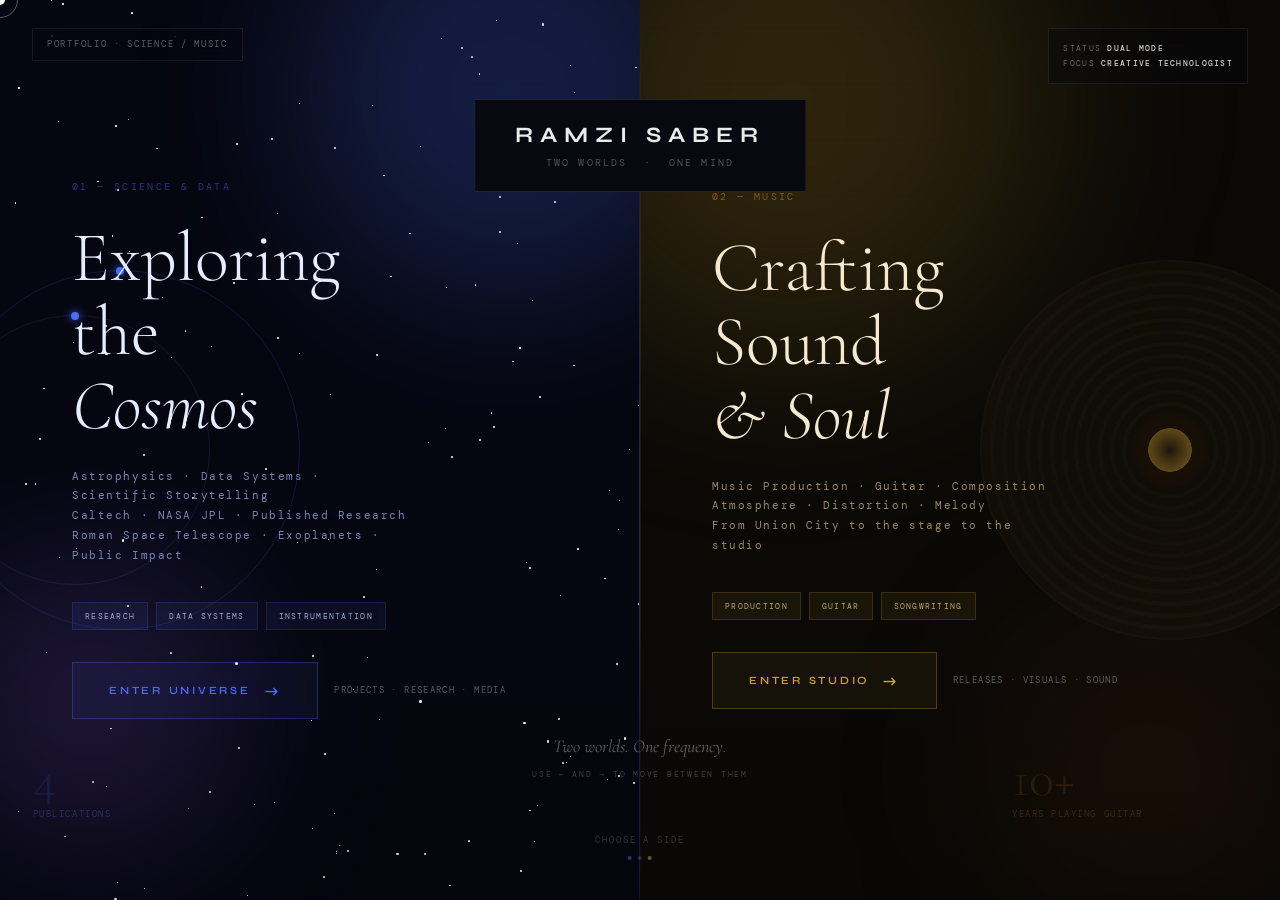
==== index.html @ 652ac16d "Add files via upload" ====
<!DOCTYPE html>
<html lang="en">
<head>
<meta charset="UTF-8">
<meta name="viewport" content="width=device-width, initial-scale=1.0">
<title>Ramzi Saber</title>
<meta name="description" content="Ramzi Saber — science, data, and music portfolio blending astrophysics, engineering, and sound design.">
<meta name="theme-color" content="#070810">
<link rel="preconnect" href="https://fonts.googleapis.com">
<link rel="preconnect" href="https://fonts.gstatic.com" crossorigin>
<link href="https://fonts.googleapis.com/css2?family=Cormorant+Garamond:ital,wght@0,300;0,400;0,500;0,600;1,300;1,400&family=DM+Mono:wght@300;400;500&family=Syne:wght@400;500;600;700;800&display=swap" rel="stylesheet">
<link rel="stylesheet" href="rs-shared.css">
<style>
html,body{height:100%;overflow:hidden;}
.landing{height:100vh;display:grid;grid-template-columns:1fr 1fr;position:relative;overflow:hidden;}
.half{position:relative;display:flex;flex-direction:column;justify-content:center;padding:72px;overflow:hidden;cursor:none;transition:flex .9s var(--ease);}
.half:hover{flex:1.08;}
.hc{background:var(--cosmos);border-right:1px solid var(--cb);}
.hs{background:var(--studio);}
.vg{position:absolute;border-radius:50%;filter:blur(100px);pointer-events:none;animation:pvin 6s ease-in-out infinite;}
@keyframes pvin{0%,100%{opacity:.2;transform:scale(1);}50%{opacity:.34;transform:scale(1.07);}}
.v1{width:500px;height:500px;background:rgba(212,160,48,.18);top:-150px;left:-100px;}
.v2{width:260px;height:260px;background:rgba(200,80,30,.13);bottom:0;right:0;animation-delay:-3s;}
.vinyl{position:absolute;right:-80px;top:50%;transform:translateY(-50%);width:380px;height:380px;border-radius:50%;background:repeating-radial-gradient(circle,#1a130a 0,#1a130a 8px,#231c10 8px,#231c10 12px);animation:spin 12s linear infinite;opacity:.42;}
.vinyl::after{content:'';position:absolute;top:50%;left:50%;transform:translate(-50%,-50%);width:76px;height:76px;border-radius:50%;background:radial-gradient(circle,#3a2a10 0%,#d4a030 40%,#2a1a08 41%,#1a130a 100%);}
@keyframes spin{from{transform:translateY(-50%) rotate(0)}to{transform:translateY(-50%) rotate(360deg)}}
.orb{position:absolute;left:-60px;top:50%;transform:translateY(-50%);border-radius:50%;border:1px solid rgba(74,108,247,.18);animation:opu 5s ease-in-out infinite;}
.orb::before{content:'';position:absolute;top:-4px;left:50%;transform:translateX(-50%);width:8px;height:8px;border-radius:50%;background:var(--ca);box-shadow:0 0 10px var(--ca);}
.orb1{width:360px;height:360px;}
.orb2{width:270px;height:270px;border-color:rgba(150,100,255,.13);animation-duration:7s;animation-direction:reverse;}
@keyframes opu{0%,100%{transform:translateY(-50%) scale(1);}50%{transform:translateY(-50%) scale(1.03);}}
.hlabel{font-size:9.5px;letter-spacing:.25em;text-transform:uppercase;margin-bottom:28px;opacity:.48;}
.cl{color:var(--ca);}.sl{color:var(--sa);}
.htitle{font-family:'Cormorant Garamond',serif;font-size:clamp(42px,5.5vw,80px);font-weight:300;line-height:1.05;margin-bottom:24px;position:relative;z-index:2;}
.ct{color:var(--ct);}.st{color:var(--st);}
.hsub{font-size:10.5px;letter-spacing:.15em;line-height:1.9;max-width:340px;position:relative;z-index:2;margin-bottom:48px;}
.cs{color:var(--cm);}.ss{color:var(--sm);}
/* ENTER BUTTON — large, dramatic */
.enter-btn{display:inline-flex;align-items:center;gap:14px;font-family:'Syne',sans-serif;font-size:11px;font-weight:600;letter-spacing:.25em;text-transform:uppercase;text-decoration:none;padding:18px 36px;border:1px solid;position:relative;z-index:2;transition:all .4s var(--ease);cursor:none;align-self:flex-start;overflow:hidden;}
.enter-btn::before{content:'';position:absolute;inset:0;transform:scaleX(0);transform-origin:left;transition:transform .4s var(--ease);z-index:-1;}
.enter-cosmos{color:var(--ca);border-color:rgba(74,108,247,.3);background:rgba(74,108,247,.06);}
.enter-cosmos::before{background:var(--ca);}
.enter-cosmos:hover{color:#fff;border-color:var(--ca);}
.enter-cosmos:hover::before{transform:scaleX(1);}
.enter-studio{color:var(--sa);border-color:rgba(212,160,48,.3);background:rgba(212,160,48,.06);}
.enter-studio::before{background:var(--sa);}
.enter-studio:hover{color:#0a0906;border-color:var(--sa);}
.enter-studio:hover::before{transform:scaleX(1);}
.btn-arrow{font-size:16px;transition:transform .3s var(--ease);}
.enter-btn:hover .btn-arrow{transform:translateX(6px);}
/* DIVIDER */
.ldiv{position:absolute;top:0;left:50%;transform:translateX(-50%);width:1px;height:100%;background:linear-gradient(to bottom,transparent,rgba(255,255,255,.13) 30%,rgba(255,255,255,.13) 70%,transparent);z-index:10;pointer-events:none;}
.dname{position:absolute;top:11%;left:50%;transform:translate(-50%,0);background:#070810;border:1px solid rgba(255,255,255,.11);padding:22px 40px;text-align:center;z-index:20;white-space:nowrap;}
.dname-main{font-family:'Syne',sans-serif;font-size:22px;font-weight:700;letter-spacing:.32em;text-transform:uppercase;color:rgba(255,255,255,.92);display:block;white-space:nowrap;}
.dname-sub{font-size:10px;letter-spacing:.22em;color:rgba(255,255,255,.3);display:block;margin-top:8px;text-transform:uppercase;white-space:nowrap;}
/* HINT TEXT */
.choose-hint{position:absolute;bottom:40px;left:50%;transform:translateX(-50%);text-align:center;z-index:20;animation:fi 2s ease 1s both;}
.choose-hint p{font-size:9px;letter-spacing:.22em;text-transform:uppercase;color:rgba(255,255,255,.18);}
.choose-hint-dots{display:flex;justify-content:center;gap:6px;margin-top:10px;}
.choose-hint-dots span{width:4px;height:4px;border-radius:50%;background:rgba(255,255,255,.15);}
.choose-hint-dots span:nth-child(1){background:var(--ca);opacity:.5;}
.choose-hint-dots span:nth-child(3){background:var(--sa);opacity:.5;}
@keyframes fi{from{opacity:0;transform:translate(-50%,10px);}to{opacity:1;transform:translate(-50%,0);}}
/* HERO NUMBER ACCENTS */
.half-stat{position:absolute;bottom:80px;left:72px;z-index:2;opacity:0;animation:fi 1s ease 0.8s both;}
.half-stat-num{font-family:'Cormorant Garamond',serif;font-size:52px;font-weight:300;line-height:1;color:rgba(74,108,247,.15);}
.half-stat-label{font-size:8.5px;letter-spacing:.18em;text-transform:uppercase;color:rgba(120,140,255,.25);margin-top:4px;}
.hs .half-stat{left:auto;right:72px;}
.hs .half-stat-num{color:rgba(212,160,48,.12);}
.hs .half-stat-label{color:rgba(212,160,48,.2);}

.landing::before{content:'';position:absolute;inset:0;background:
radial-gradient(circle at 18% 28%, rgba(74,108,247,.12), transparent 30%),
radial-gradient(circle at 82% 65%, rgba(212,160,48,.1), transparent 28%),
linear-gradient(to bottom, rgba(255,255,255,.02), transparent 22%, transparent 78%, rgba(255,255,255,.02));
pointer-events:none;z-index:0;}
.topnote{position:absolute;top:28px;left:32px;z-index:25;font-size:8.5px;letter-spacing:.2em;text-transform:uppercase;color:rgba(255,255,255,.36);padding:10px 14px;border:1px solid rgba(255,255,255,.08);background:rgba(7,8,16,.35);backdrop-filter:blur(10px);}
.half::after{content:'';position:absolute;inset:0;background:linear-gradient(to top, rgba(0,0,0,.16), transparent 36%);pointer-events:none;}
.pills{display:flex;flex-wrap:wrap;gap:8px;position:relative;z-index:2;margin:-12px 0 32px;}
.pill{font-size:8px;letter-spacing:.16em;text-transform:uppercase;padding:8px 12px;border:1px solid rgba(255,255,255,.08);background:rgba(255,255,255,.03);}
.hc .pill{color:rgba(200,216,255,.76);border-color:rgba(74,108,247,.18);background:rgba(74,108,247,.08);}
.hs .pill{color:rgba(240,212,144,.75);border-color:rgba(212,160,48,.18);background:rgba(212,160,48,.08);}
.enter-row{display:flex;align-items:center;gap:16px;position:relative;z-index:2;flex-wrap:wrap;}
.enter-note{font-size:8.5px;letter-spacing:.16em;text-transform:uppercase;opacity:.36;}
.center-quote{position:absolute;left:50%;bottom:120px;transform:translateX(-50%);z-index:24;font-family:'Cormorant Garamond',serif;font-size:18px;font-style:italic;color:rgba(255,255,255,.36);text-align:center;pointer-events:none;max-width:420px;line-height:1.4;}
.center-quote span{display:block;font-family:'DM Mono',monospace;font-size:8px;letter-spacing:.22em;text-transform:uppercase;font-style:normal;color:rgba(255,255,255,.22);margin-top:10px;}
.mini-console{position:absolute;top:28px;right:32px;z-index:25;padding:12px 14px;min-width:170px;border:1px solid rgba(255,255,255,.08);background:rgba(7,8,16,.35);backdrop-filter:blur(10px);font-size:8px;letter-spacing:.16em;text-transform:uppercase;color:rgba(255,255,255,.38);line-height:1.9;}
.mini-console strong{color:rgba(255,255,255,.82);font-weight:500;}
.scanline{position:absolute;inset:0;pointer-events:none;z-index:1;background:linear-gradient(to bottom,transparent 0%,rgba(255,255,255,.018) 50%,transparent 100%);background-size:100% 7px;mix-blend-mode:soft-light;opacity:.45;}

@media(max-width:768px){
  .landing{grid-template-columns:1fr;grid-template-rows:1fr 1fr;overflow:auto;height:auto;min-height:100vh;}
  html,body{overflow:auto;}
  .half{padding:80px 32px 60px;}
  .topnote{top:16px;left:16px;font-size:8px;}
  .mini-console{top:16px;right:16px;min-width:150px;font-size:7.5px;}
  .center-quote{display:none;}
  .pills{margin:-8px 0 24px;}
  .enter-row{align-items:flex-start;gap:10px;}
  .enter-note{display:none;}
  .ldiv,.dname{display:none;}
  .orb,.vinyl{display:none;}
  .half-stat{display:none;}
  .choose-hint{bottom:20px;}
  body{cursor:auto;}.cursor,.cursor-ring{display:none;}
}
</style>
</head>
<body>
<div class="page-veil" id="veil"></div>
<div class="cursor" id="cur"></div>
<div class="cursor-ring" id="ring"></div>

<div class="landing">
  <div class="scanline"></div>
  <div class="topnote">Portfolio · Science / Music</div>
  <div class="mini-console">Status <strong id="statusMode">Dual Mode</strong><br>Focus <strong id="statusFocus">Creative Technologist</strong></div>
  <!-- COSMOS HALF -->
  <div class="half hc" id="cosmosHalf">
    <div class="stars" id="stL"></div>
    <div class="neb n1"></div>
    <div class="neb n2"></div>
    <div class="orb orb1"></div>
    <div class="orb orb2"></div>
    <div class="hlabel cl">01 — Science &amp; Data</div>
    <h1 class="htitle ct">Exploring<br>the<br><em>Cosmos</em></h1>
    <p class="hsub cs">Astrophysics · Data Systems · Scientific Storytelling<br>Caltech · NASA JPL · Published Research<br>Roman Space Telescope · Exoplanets · Public Impact</p>
    <div class="pills" aria-hidden="true"><span class="pill">Research</span><span class="pill">Data Systems</span><span class="pill">Instrumentation</span></div>
    <div class="enter-row"><a href="science.html" class="enter-btn enter-cosmos" id="enterScience" aria-label="Enter science and data portfolio">
      Enter Universe <span class="btn-arrow">→</span>
    </a><span class="enter-note">Projects · research · media</span></div>
    <div class="half-stat">
      <div class="half-stat-num">4</div>
      <div class="half-stat-label">Publications</div>
    </div>
  </div>

  <!-- DIVIDER -->
  <div class="ldiv">
    <div class="dname">
      <span class="dname-main">Ramzi Saber</span>
      <span class="dname-sub">Two worlds &nbsp;·&nbsp; One mind</span>
    </div>
  </div>

  <!-- STUDIO HALF -->
  <div class="half hs" id="studioHalf">
    <div class="vg v1"></div>
    <div class="vg v2"></div>
    <div class="vinyl"></div>
    <div class="hlabel sl">02 — Music</div>
    <h1 class="htitle st">Crafting<br>Sound<br><em>&amp; Soul</em></h1>
    <p class="hsub ss">Music Production · Guitar · Composition<br>Atmosphere · Distortion · Melody<br>From Union City to the stage to the studio</p>
    <div class="pills" aria-hidden="true"><span class="pill">Production</span><span class="pill">Guitar</span><span class="pill">Songwriting</span></div>
    <div class="enter-row"><a href="music.html" class="enter-btn enter-studio" id="enterStudio" aria-label="Enter music portfolio">
      Enter Studio <span class="btn-arrow">→</span>
    </a><span class="enter-note">Releases · visuals · sound</span></div>
    <div class="half-stat">
      <div class="half-stat-num">10+</div>
      <div class="half-stat-label">Years playing guitar</div>
    </div>
  </div>

  <!-- BOTTOM HINT -->
  <div class="choose-hint">
    <p>Choose a side</p>
    <div class="choose-hint-dots">
      <span></span><span></span><span></span>
    </div>
  </div>
  <div class="center-quote" id="centerQuote">Two worlds. One frequency.<span>Use ← and → to move between them</span></div>
</div>

<script>
const cur=document.getElementById('cur'),ring=document.getElementById('ring');
let mx=0,my=0,rx=0,ry=0;
document.addEventListener('mousemove',e=>{mx=e.clientX;my=e.clientY;cur.style.left=mx+'px';cur.style.top=my+'px';});
document.querySelectorAll('a').forEach(el=>{el.addEventListener('mouseenter',()=>ring.classList.add('hov'));el.addEventListener('mouseleave',()=>ring.classList.remove('hov'));});
(function animR(){rx+=(mx-rx)*.1;ry+=(my-ry)*.1;ring.style.left=rx+'px';ring.style.top=ry+'px';requestAnimationFrame(animR);})();

function mkStars(id,n){const c=document.getElementById(id);if(!c)return;for(let i=0;i<n;i++){const s=document.createElement('div');s.className='star';const sz=Math.random()*2+.4;s.style.cssText=`width:${sz}px;height:${sz}px;left:${Math.random()*100}%;top:${Math.random()*100}%;--d:${2+Math.random()*4}s;--mn:${.1+Math.random()*.3};--mx:${.5+Math.random()*.5};animation-delay:${Math.random()*5}s`;c.appendChild(s);}}
mkStars('stL',150);

// Cinematic transition on enter
const veil=document.getElementById('veil');
function goTo(url,color){
  veil.style.background=color;
  veil.classList.add('show');
  setTimeout(()=>window.location.href=url,600);
}
document.getElementById('enterScience').addEventListener('click',e=>{e.preventDefault();goTo('science.html','#05060f');});
document.getElementById('enterStudio').addEventListener('click',e=>{e.preventDefault();goTo('music.html','#0a0906');});

// Fade in on arrival
window.addEventListener('load',()=>{setTimeout(()=>veil.classList.remove('show'),80);});
const statusMode=document.getElementById('statusMode');
const statusFocus=document.getElementById('statusFocus');
const centerQuote=document.getElementById('centerQuote');
const quotes=[
  ['Two worlds. One frequency.','Use ← and → to move between them'],
  ['Built in data. Driven by feeling.','A portfolio split between precision and atmosphere'],
  ['Astrophysics on one side. Distortion on the other.','Same mind. Different instruments']
];
let q=0; setInterval(()=>{q=(q+1)%quotes.length; centerQuote.innerHTML=`${quotes[q][0]}<span>${quotes[q][1]}</span>`;},4200);
function setMode(side){
  if(side==='science'){statusMode.textContent='Science';statusFocus.textContent='Research / Systems';}
  else{statusMode.textContent='Music';statusFocus.textContent='Production / Guitar';}
}
document.getElementById('cosmosHalf').addEventListener('mouseenter',()=>setMode('science'));
document.getElementById('studioHalf').addEventListener('mouseenter',()=>setMode('music'));
document.addEventListener('keydown',e=>{
  if(e.key==='ArrowLeft') goTo('science.html','#05060f');
  if(e.key==='ArrowRight') goTo('music.html','#0a0906');
});
</script>
</body>
</html>
---- rs-shared.css ----
:root{--cosmos:#05060f;--csuf:#111327;--cb:rgba(120,140,255,.12);--ca:#4a6cf7;--cso:rgba(74,108,247,.12);--cstar:#c8d8ff;--ct:#e8ecff;--cm:#7a88b8;--studio:#0a0906;--ssuf:#1e1710;--sb:rgba(210,160,60,.12);--sa:#d4a030;--sso:rgba(212,160,48,.12);--sw:#f0d490;--st:#f5ead0;--sm:#9c8a60;--ease:cubic-bezier(.76,0,.24,1);}
*{margin:0;padding:0;box-sizing:border-box;}html{scroll-behavior:smooth;}::selection{background:rgba(212,160,48,.22);color:#fff;}a:focus-visible,button:focus-visible{outline:2px solid rgba(255,255,255,.6);outline-offset:3px;}
body{background:#070810;font-family:'DM Mono',monospace;color:#e8ecff;overflow-x:hidden;cursor:none;}
/* PAGE TRANSITION */
.page-veil{position:fixed;inset:0;background:#070810;z-index:1000;pointer-events:none;opacity:0;transition:opacity .6s var(--ease);}
.page-veil.show{opacity:1;pointer-events:all;}
/* PROGRESS BAR */
.progress-bar{position:fixed;top:0;left:0;height:2px;background:linear-gradient(to right,var(--ca),var(--sa));z-index:200;width:0%;transition:width .1s linear;pointer-events:none;}
/* CURSOR */
.cursor{position:fixed;width:10px;height:10px;border-radius:50%;pointer-events:none;z-index:9999;background:#fff;mix-blend-mode:difference;transform:translate(-50%,-50%);}
.cursor-ring{position:fixed;width:36px;height:36px;border-radius:50%;border:1px solid rgba(255,255,255,.35);pointer-events:none;z-index:9998;transform:translate(-50%,-50%);transition:width .2s,height .2s;}
.cursor-ring.hov{width:54px;height:54px;border-color:rgba(255,255,255,.15);}
/* NAV */
nav{position:fixed;top:0;left:0;right:0;z-index:100;display:flex;justify-content:space-between;align-items:center;padding:22px 48px;background:rgba(7,8,16,.9);backdrop-filter:blur(20px);border-bottom:1px solid rgba(255,255,255,.04);}
.nav-logo{font-family:'Syne',sans-serif;font-size:14px;font-weight:700;letter-spacing:.2em;text-transform:uppercase;color:rgba(255,255,255,.85);text-decoration:none;cursor:none;}
.nav-links{display:flex;gap:28px;list-style:none;align-items:center;}
.nav-links a{font-size:9.5px;letter-spacing:.2em;text-transform:uppercase;color:rgba(255,255,255,.28);text-decoration:none;transition:color .3s;cursor:none;}
.nav-links a:hover,.nav-links a.active-nav{color:rgba(255,255,255,.85);}
.nav-links a.cn:hover,.nav-links a.cn.active-nav{color:var(--ca);}
.nav-links a.sn:hover,.nav-links a.sn.active-nav{color:var(--sa);}
.nav-back{font-size:9px;letter-spacing:.18em;text-transform:uppercase;color:rgba(255,255,255,.25);text-decoration:none;cursor:none;display:flex;align-items:center;gap:8px;transition:color .3s;border:1px solid rgba(255,255,255,.08);padding:8px 16px;}
.nav-back:hover{color:rgba(255,255,255,.7);border-color:rgba(255,255,255,.2);}
.nav-back.cosmos-back:hover{color:var(--ca);border-color:var(--cb);}
.nav-back.studio-back:hover{color:var(--sa);border-color:var(--sb);}
/* SWITCH WORLD PILL */
.world-switch{font-size:9px;letter-spacing:.15em;text-transform:uppercase;padding:8px 18px;border:1px solid;text-decoration:none;cursor:none;transition:all .3s;}
.switch-to-studio{color:var(--sa);border-color:var(--sb);background:var(--sso);}
.switch-to-studio:hover{background:var(--sa);color:#0a0906;}
.switch-to-cosmos{color:var(--ca);border-color:var(--cb);background:var(--cso);}
.switch-to-cosmos:hover{background:var(--ca);color:#fff;}
/* SECTIONS */
.csec{background:var(--cosmos);padding:130px 0;overflow:hidden;position:relative;}
.ssec{background:var(--studio);padding:130px 0;overflow:hidden;position:relative;}
.si{max-width:1200px;margin:0 auto;padding:0 64px;position:relative;z-index:2;}
.eyebrow{font-size:11px;letter-spacing:.28em;text-transform:uppercase;font-weight:500;margin-bottom:44px;display:flex;align-items:center;gap:20px;}
.csec .eyebrow,.cosmos-page .eyebrow{color:var(--ca);}
.ssec .eyebrow,.studio-page .eyebrow{color:var(--sa);}
.eyebrow::after{content:'';flex:1;height:1px;background:currentColor;opacity:.14;}
.sh{font-family:'Cormorant Garamond',serif;font-size:clamp(46px,6vw,88px);font-weight:300;line-height:1;margin-bottom:68px;}
.csec .sh{color:var(--ct);}.ssec .sh{color:var(--st);}.sh em{font-style:italic;opacity:.42;}
.currently{display:inline-flex;align-items:center;gap:10px;padding:10px 18px;border:1px solid var(--cb);background:var(--cso);margin-bottom:48px;font-size:9.5px;letter-spacing:.12em;color:var(--cm);}
.currently-dot{width:6px;height:6px;border-radius:50%;background:#4ade80;flex-shrink:0;animation:blink 2s ease-in-out infinite;}
@keyframes blink{0%,100%{opacity:1;box-shadow:0 0 0 0 rgba(74,222,128,.4);}50%{opacity:.6;box-shadow:0 0 0 5px rgba(74,222,128,0);}}
.currently strong{color:var(--cstar);font-weight:500;}
.biog{display:grid;grid-template-columns:1fr 1fr;gap:76px;margin-bottom:60px;align-items:start;}
.btxt{font-size:12.5px;line-height:2.1;color:var(--cm);}
.btxt p+p{margin-top:16px;}
.btxt strong{color:var(--cstar);font-weight:500;}
.photo-strip{display:grid;grid-template-columns:repeat(4,1fr);gap:8px;margin-bottom:64px;}
.photo-frame{position:relative;overflow:hidden;border:1px solid var(--cb);}
.photo-frame img{width:100%;aspect-ratio:3/4;object-fit:cover;object-position:top center;display:block;filter:saturate(.8) brightness(.92);transition:filter .4s,transform .4s;}
.photo-frame:hover img{filter:saturate(1) brightness(1);transform:scale(1.04);}
.photo-cap{position:absolute;bottom:0;left:0;right:0;padding:8px 10px;background:linear-gradient(to top,rgba(5,6,15,.85),transparent);font-size:8px;letter-spacing:.14em;text-transform:uppercase;color:rgba(200,216,255,.55);}
.bquote{border-left:2px solid var(--ca);padding:22px 30px;margin:0 0 80px;font-family:'Cormorant Garamond',serif;font-size:clamp(17px,2vw,24px);font-weight:300;line-height:1.65;font-style:italic;color:var(--cstar);}
.bquote cite{display:block;font-family:'DM Mono',monospace;font-size:9.5px;letter-spacing:.15em;margin-top:12px;font-style:normal;color:var(--cm);}
.sgrid{display:grid;grid-template-columns:repeat(3,1fr);gap:1px;background:rgba(255,255,255,.04);border:1px solid rgba(255,255,255,.04);}
.sitem{padding:24px 22px;background:var(--csuf);}
.snum{font-family:'Cormorant Garamond',serif;font-size:40px;font-weight:300;line-height:1;margin-bottom:5px;color:var(--ca);}
.slbl{font-size:8.5px;letter-spacing:.18em;text-transform:uppercase;color:var(--cm);}
.exp-grid{display:flex;flex-direction:column;gap:1px;background:rgba(255,255,255,.04);border:1px solid rgba(255,255,255,.04);}
.exp-card{display:grid;grid-template-columns:220px 1fr;opacity:0;transform:translateY(18px);transition:opacity .55s ease,transform .55s ease;}
.exp-card.vis{opacity:1;transform:translateY(0);}
.exp-left{padding:28px 24px;border-right:1px solid rgba(255,255,255,.04);display:flex;flex-direction:column;gap:8px;background:var(--csuf);}
.exp-org{font-family:'Syne',sans-serif;font-size:12px;font-weight:700;line-height:1.3;color:var(--cstar);}
.exp-role{font-size:9px;letter-spacing:.12em;text-transform:uppercase;line-height:1.5;color:var(--ca);}
.exp-tags{display:flex;flex-wrap:wrap;gap:4px;margin-top:6px;}
.exp-tag{font-size:8px;letter-spacing:.12em;text-transform:uppercase;padding:3px 7px;border:1px solid var(--cb);background:var(--cso);color:var(--ca);}
.exp-right{padding:28px 30px;background:var(--csuf);}
.exp-right p{font-size:11.5px;line-height:1.95;color:var(--cm);}
.exp-right p strong{color:var(--cstar);font-weight:500;}
.tl{position:relative;}
.tlline{position:absolute;left:0;top:0;bottom:0;width:1px;opacity:.11;background:var(--ca);}
.titem{display:grid;grid-template-columns:155px 1fr;gap:44px;padding:34px 0 34px 42px;border-bottom:1px solid rgba(255,255,255,.04);position:relative;}
.titem::before{content:'';position:absolute;left:-4px;top:44px;width:9px;height:9px;border-radius:50%;background:var(--ca);box-shadow:0 0 10px var(--ca);}
.tyr{font-size:9.5px;letter-spacing:.1em;padding-top:3px;line-height:1.7;color:var(--ca);}
.tc h3{font-family:'Syne',sans-serif;font-size:13.5px;font-weight:600;margin-bottom:8px;color:var(--cstar);}
.tc p{font-size:11.5px;line-height:1.9;color:var(--cm);}
.tc p strong{color:var(--cstar);font-weight:500;}
.ttags{display:flex;flex-wrap:wrap;gap:5px;margin-top:10px;}
.ttag{font-size:8.5px;letter-spacing:.15em;text-transform:uppercase;padding:4px 9px;border:1px solid var(--cb);background:var(--cso);color:var(--ca);}
.pub-list{display:flex;flex-direction:column;gap:1px;background:rgba(255,255,255,.04);border:1px solid rgba(255,255,255,.04);}
.pub{padding:26px 30px;transition:background .3s;text-decoration:none;display:block;background:var(--csuf);}
.pub:hover{background:var(--cso);}
.pub-num{font-size:10px;letter-spacing:.1em;margin-bottom:8px;color:var(--ca);}
.ptitle{font-family:'Cormorant Garamond',serif;font-size:16px;font-weight:400;line-height:1.45;margin-bottom:7px;color:var(--cstar);}
.pmeta{font-size:9.5px;letter-spacing:.07em;line-height:1.85;color:var(--cm);}
.pbadge{font-size:8.5px;letter-spacing:.1em;text-transform:uppercase;padding:5px 10px;display:inline-block;margin-top:8px;background:var(--cso);color:var(--ca);border:1px solid var(--cb);}
.dd{border:1px solid var(--cb);overflow:hidden;}
.ddh{padding:22px 30px;display:flex;justify-content:space-between;align-items:center;cursor:none;transition:background .25s;}
.ddh:hover{background:var(--cso);}
.ddh h3{font-family:'Cormorant Garamond',serif;font-size:19px;font-weight:400;color:var(--cstar);}
.ddtog{font-size:20px;line-height:1;color:var(--ca);transition:transform .35s var(--ease);}
.ddtog.open{transform:rotate(45deg);}
.ddbody{max-height:0;overflow:hidden;transition:max-height .55s var(--ease);}
.ddbody.open{max-height:1600px;}
.ddinner{padding:0 30px 30px;}
.ddphases{display:grid;grid-template-columns:repeat(3,1fr);gap:1px;background:rgba(255,255,255,.04);border:1px solid rgba(255,255,255,.04);margin-bottom:24px;}
.ddph{padding:20px 18px;background:var(--csuf);}
.phnum{font-family:'Cormorant Garamond',serif;font-size:34px;font-weight:300;line-height:1;margin-bottom:5px;color:var(--ca);}
.phyr{font-size:8.5px;letter-spacing:.15em;text-transform:uppercase;margin-bottom:7px;color:var(--cm);}
.phtitle{font-family:'Syne',sans-serif;font-size:11.5px;font-weight:600;margin-bottom:5px;color:var(--cstar);}
.phdesc{font-size:10.5px;line-height:1.75;color:var(--cm);}
.ddtxt{font-size:11.5px;line-height:2.05;color:var(--cm);}
.ddtxt strong{color:var(--cstar);font-weight:500;}
.carousel-wrap{position:relative;}
.carousel{overflow:hidden;width:100%;}
.carousel-track{display:flex;gap:16px;transition:transform .5s var(--ease);will-change:transform;cursor:grab;}
.carousel-track:active{cursor:grabbing;}
.ccard{flex:0 0 calc(33.333% - 11px);min-height:190px;padding:28px 26px;border:1px solid var(--cb);background:var(--csuf);display:flex;flex-direction:column;gap:8px;transition:background .25s,border-color .25s;user-select:none;}
.ccard:hover{background:var(--cso);border-color:rgba(120,140,255,.25);}
.carousel-nav{display:flex;justify-content:center;align-items:center;gap:16px;margin-top:20px;}
.carr-btn{width:36px;height:36px;border-radius:50%;border:1px solid var(--cb);background:var(--csuf);color:var(--ca);font-size:14px;cursor:pointer;display:flex;align-items:center;justify-content:center;transition:all .25s;flex-shrink:0;}
.carr-btn:hover{background:var(--ca);color:#fff;border-color:var(--ca);}
.carr-btn:disabled{opacity:.25;cursor:default;}
.carousel-dots{display:flex;justify-content:center;gap:8px;flex-wrap:wrap;}
.cdot{width:6px;height:6px;border-radius:50%;background:rgba(255,255,255,.15);border:none;cursor:pointer;padding:0;transition:background .3s,transform .3s;}
.cdot.active{background:var(--ca);transform:scale(1.3);}
.atitle{font-family:'Syne',sans-serif;font-size:11.5px;font-weight:600;margin-bottom:3px;color:var(--cstar);}
.ayr{font-size:8.5px;letter-spacing:.15em;text-transform:uppercase;margin-bottom:5px;color:var(--ca);}
.adesc{font-size:10px;line-height:1.7;color:var(--cm);}
.pgrid{display:grid;grid-template-columns:repeat(3,1fr);gap:1px;background:rgba(255,255,255,.04);border:1px solid rgba(255,255,255,.04);}
.pitem{padding:22px;display:flex;flex-direction:column;justify-content:space-between;gap:12px;transition:background .25s;text-decoration:none;background:var(--csuf);}
.pitem:hover{background:var(--cso);}
.poutlet{font-family:'Syne',sans-serif;font-size:12px;font-weight:700;color:var(--cstar);}
.pdesc{font-size:9.5px;line-height:1.75;color:var(--cm);}
.pyr{font-size:8.5px;letter-spacing:.15em;text-transform:uppercase;color:var(--ca);}
.parr{font-size:10px;opacity:.38;color:var(--ca);}
.pbot{display:flex;justify-content:space-between;align-items:center;}
.tagsrow{display:flex;flex-wrap:wrap;gap:6px;margin-top:68px;}
.tpill{font-size:9px;letter-spacing:.15em;text-transform:uppercase;padding:6px 13px;border:1px solid var(--cb);color:var(--cm);}
.ssec .tpill{border-color:var(--sb);color:var(--sm);}
.wvfm{position:absolute;bottom:0;left:0;right:0;height:90px;display:flex;align-items:flex-end;gap:2px;padding:0 64px;opacity:.05;pointer-events:none;}
.wbar{flex:1;background:var(--sa);border-radius:1px 1px 0 0;animation:wa var(--dur,1.5s) ease-in-out infinite alternate;transform-origin:bottom;}
@keyframes wa{from{transform:scaleY(.25);}to{transform:scaleY(1);}}
.scs{display:flex;flex-direction:column;align-items:center;justify-content:center;min-height:50vh;text-align:center;gap:18px;}
.scst{font-family:'Cormorant Garamond',serif;font-size:clamp(30px,4vw,54px);font-weight:300;color:var(--st);}
.scss{font-size:10.5px;letter-spacing:.14em;color:var(--sm);line-height:2.1;}
.consec{background:#070810;padding:120px 0;border-top:1px solid rgba(255,255,255,.04);}
.conin{max-width:1200px;margin:0 auto;padding:0 64px;display:grid;grid-template-columns:1fr 1fr;gap:76px;align-items:start;}
.conh{font-family:'Cormorant Garamond',serif;font-size:clamp(38px,4vw,58px);font-weight:300;color:rgba(255,255,255,.85);line-height:1.1;margin-bottom:16px;}
.cons{font-size:10.5px;letter-spacing:.08em;color:rgba(255,255,255,.22);line-height:2.1;}
.clinks{display:flex;flex-direction:column;gap:1px;}
.clink{display:flex;justify-content:space-between;align-items:center;padding:20px 24px;border:1px solid rgba(255,255,255,.05);text-decoration:none;transition:all .3s;background:rgba(255,255,255,.02);cursor:none;}
.clink:hover{background:rgba(255,255,255,.05);border-color:rgba(255,255,255,.1);}
.cll{font-size:9px;letter-spacing:.2em;text-transform:uppercase;color:rgba(255,255,255,.3);}
.clv{font-size:10.5px;color:rgba(255,255,255,.62);letter-spacing:.04em;}
.clink.ccl .clv{color:var(--ca);}
.cv-link .clv{color:rgba(255,255,255,.7);}
footer{padding:34px 64px;display:flex;justify-content:space-between;align-items:center;border-top:1px solid rgba(255,255,255,.04);font-size:9px;letter-spacing:.15em;text-transform:uppercase;color:rgba(255,255,255,.12);}
.rev{opacity:0;transform:translateY(26px);transition:opacity .85s ease,transform .85s ease;}
.rev.vis{opacity:1;transform:translateY(0);}
.neb{position:absolute;border-radius:50%;filter:blur(80px);pointer-events:none;animation:pneb 8s ease-in-out infinite;}
@keyframes pneb{0%,100%{opacity:.28;transform:scale(1);}50%{opacity:.46;transform:scale(1.08);}}
.n1{width:420px;height:420px;background:rgba(74,108,247,.22);top:-120px;right:-80px;}
.n2{width:300px;height:300px;background:rgba(150,100,255,.18);bottom:40px;left:-60px;animation-delay:-4s;}
.stars{position:absolute;inset:0;pointer-events:none;overflow:hidden;}
.star{position:absolute;border-radius:50%;background:#fff;animation:twinkle var(--d,3s) ease-in-out infinite;}
@keyframes twinkle{0%,100%{opacity:var(--mn,.2);}50%{opacity:var(--mx,.9);}}
@media(max-width:768px){
  .si{padding:0 26px;}
  .biog{grid-template-columns:1fr;gap:36px;}
  .sgrid{grid-template-columns:1fr 1fr;}
  .exp-card{grid-template-columns:1fr;}
  .exp-left{border-right:none;border-bottom:1px solid rgba(255,255,255,.04);}
  .pgrid{grid-template-columns:1fr;}
  .ddphases{grid-template-columns:1fr;}
  .photo-strip{grid-template-columns:1fr 1fr;}
  .conin{grid-template-columns:1fr;gap:36px;}
  .titem{grid-template-columns:1fr;gap:6px;}
  nav{padding:18px 22px;}
  .nav-links{gap:14px;}
  footer{flex-direction:column;gap:8px;text-align:center;padding:28px 22px;}
  body{cursor:auto;}
  .cursor,.cursor-ring{display:none;}
  .ccard{flex:0 0 100%;}
}


@media (prefers-reduced-motion: reduce){
  html{scroll-behavior:auto;}
  *,*::before,*::after{animation:none!important;transition:none!important;}
}


/* expressive extras */
::selection{background:rgba(212,160,48,.22);color:#fff;}
::-webkit-scrollbar{width:10px;height:10px;}
::-webkit-scrollbar-track{background:#0a0b12;}
::-webkit-scrollbar-thumb{background:linear-gradient(to bottom,rgba(74,108,247,.45),rgba(212,160,48,.45));border-radius:999px;border:2px solid #0a0b12;}
.glass-panel{border:1px solid rgba(255,255,255,.08);background:rgba(255,255,255,.03);backdrop-filter:blur(14px);box-shadow:0 20px 60px rgba(0,0,0,.22);}
.marquee{position:relative;overflow:hidden;border-top:1px solid rgba(255,255,255,.06);border-bottom:1px solid rgba(255,255,255,.06);background:rgba(255,255,255,.02);}
.marquee-track{display:flex;gap:22px;width:max-content;padding:14px 0;animation:marq 28s linear infinite;}
.marquee:hover .marquee-track{animation-play-state:paused;}
.marquee-item{font-size:9px;letter-spacing:.26em;text-transform:uppercase;color:rgba(255,255,255,.38);white-space:nowrap;}
@keyframes marq{from{transform:translateX(0);}to{transform:translateX(-50%);}}
@media(max-width:768px){::-webkit-scrollbar{width:8px;height:8px;}}
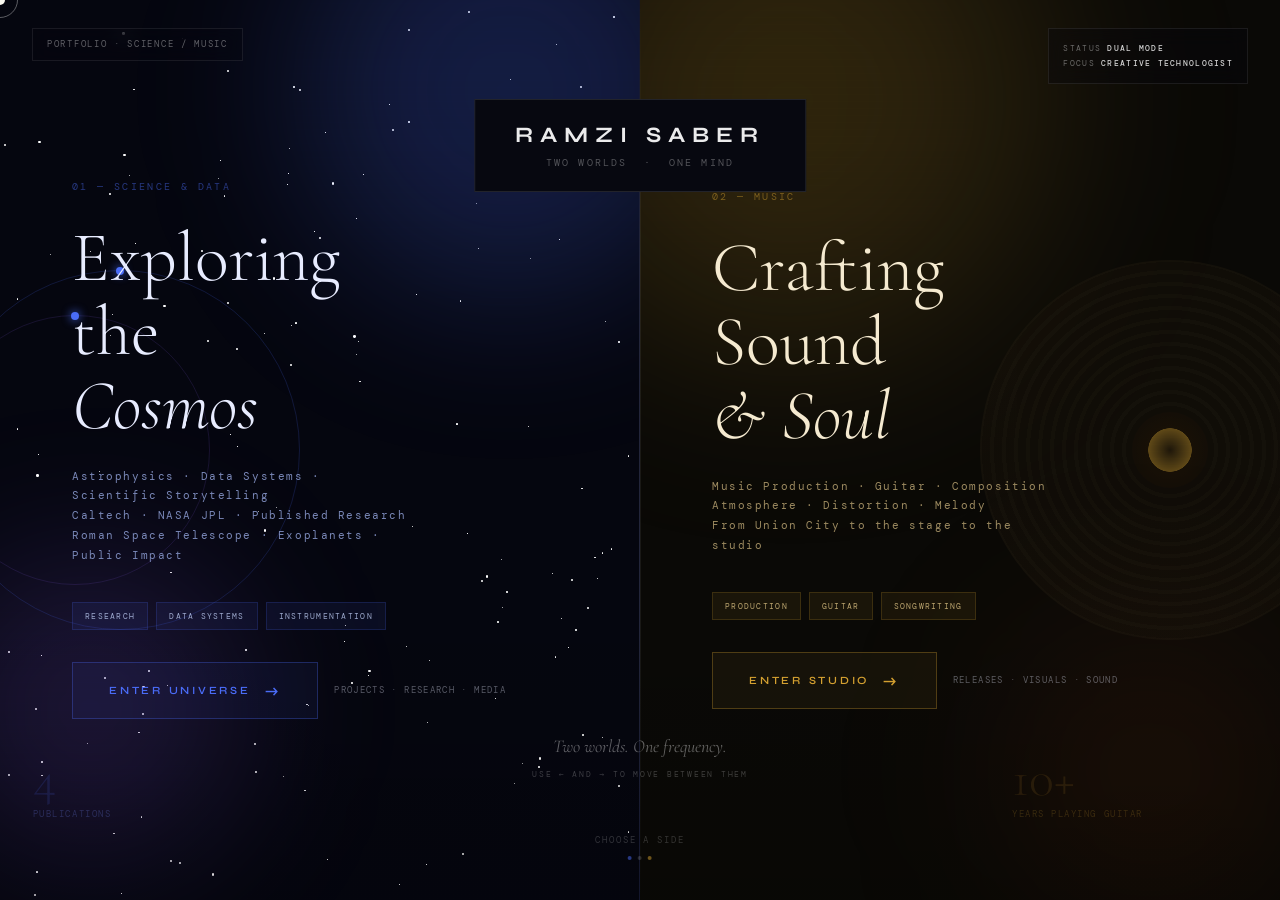
==== commit 1d9dae87: "Update index.html" ====
--- a/index.html
+++ b/index.html
@@ -1,6 +1,23 @@
 <!DOCTYPE html>
 <html lang="en">
 <head>
+  <script type="application/ld+json">
+{
+  "@context": "https://schema.org",
+  "@type": "Person",
+  "name": "Ramzi Saber",
+  "url": "https://ramzisaber.com",
+  "sameAs": [
+    "https://www.instagram.com/r.am.zi/",
+    "https://open.spotify.com/artist/1OUuBtCM1xAnib7kuSveg5",
+    "https://www.linkedin.com/in/ramzisaber/",
+    "https://github.com/ramzi-saber"
+  ],
+  "jobTitle": "Astrophysicist, Musician, Data Engineer",
+  "alumniOf": "California Institute of Technology"
+}
+  </script>
+
 <meta charset="UTF-8">
 <meta name="viewport" content="width=device-width, initial-scale=1.0">
 <title>Ramzi Saber</title>
@@ -110,6 +127,11 @@
 <div class="page-veil" id="veil"></div>
 <div class="cursor" id="cur"></div>
 <div class="cursor-ring" id="ring"></div>
+<title>Ramzi Saber — Astrophysicist, Data Scientist, Musician</title>
+
+<meta name="description" content="Ramzi Saber is an astrophysicist, data engineer, and musician. NASA JPL, Caltech graduate, and music producer blending science and sound.">
+
+<meta name="keywords" content="Ramzi Saber, astrophysics, Caltech, NASA JPL, music producer, data scientist">
 
 <div class="landing">
   <div class="scanline"></div>
